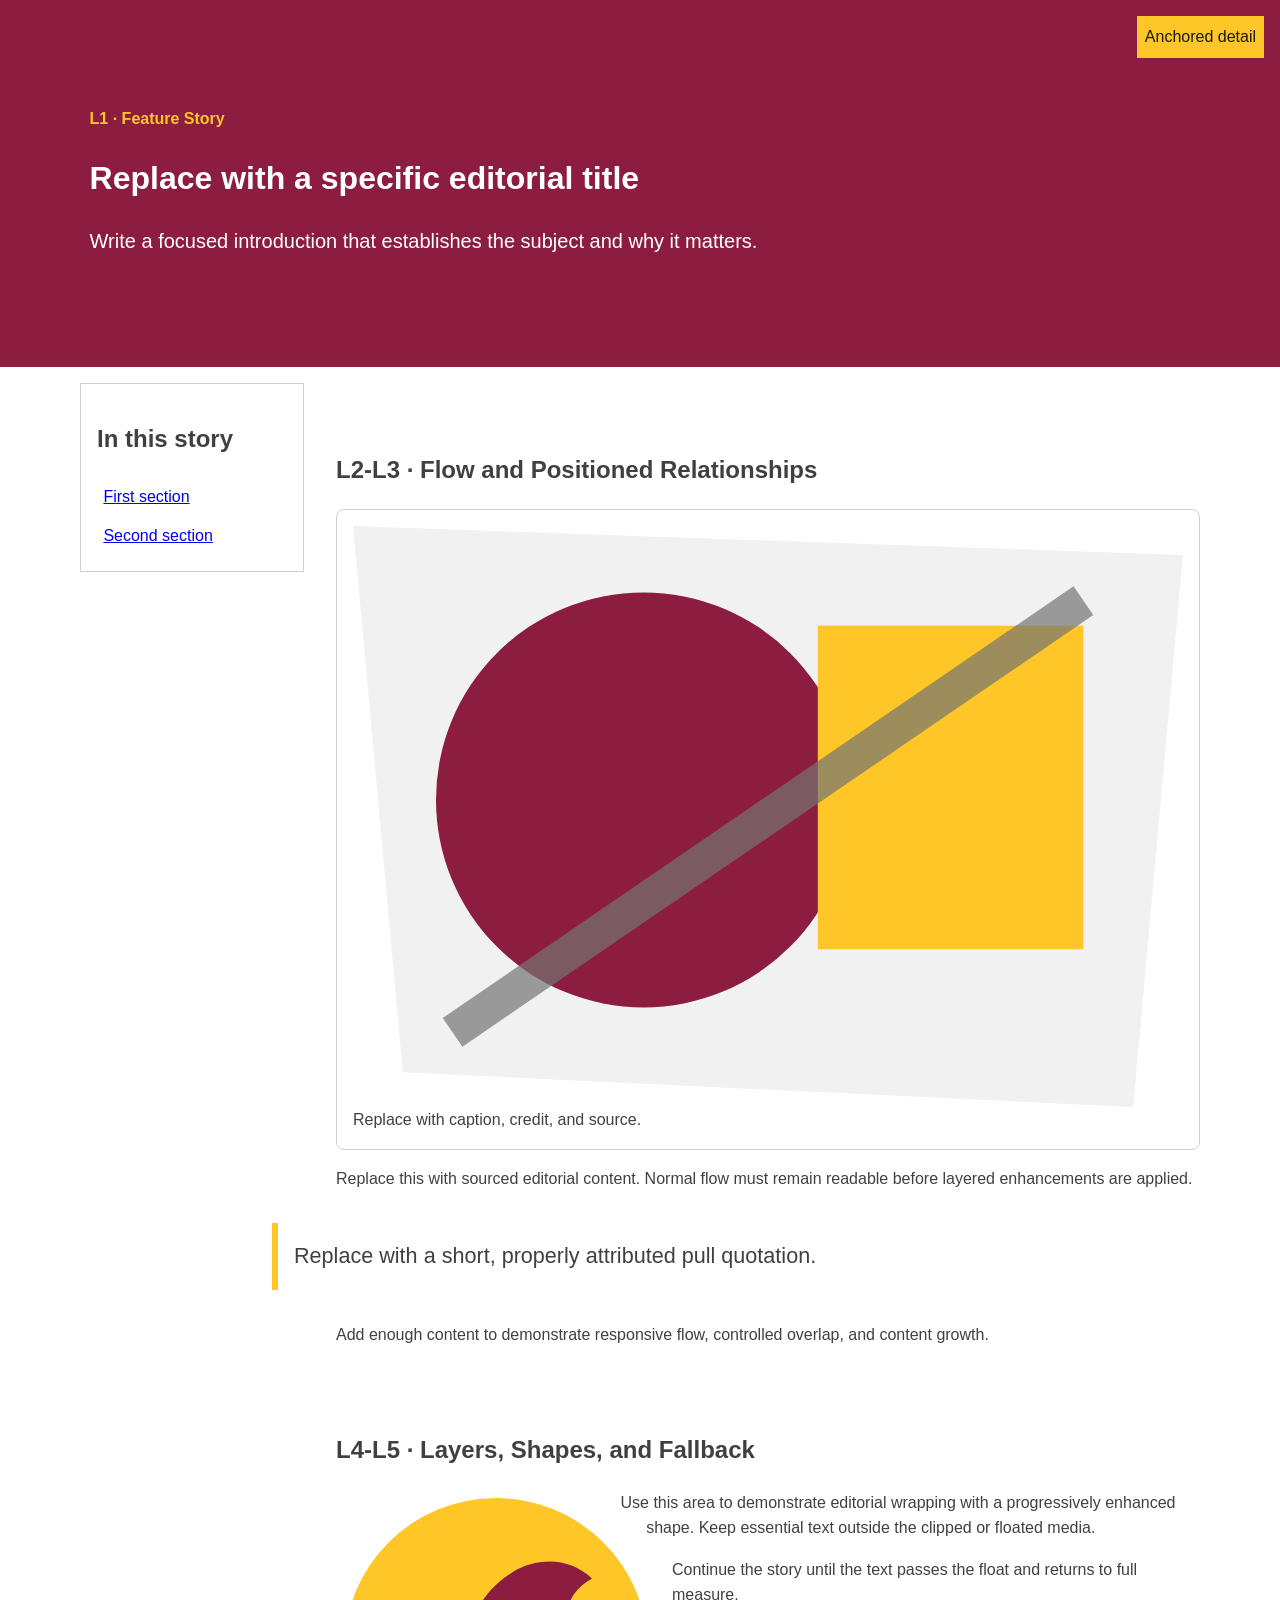
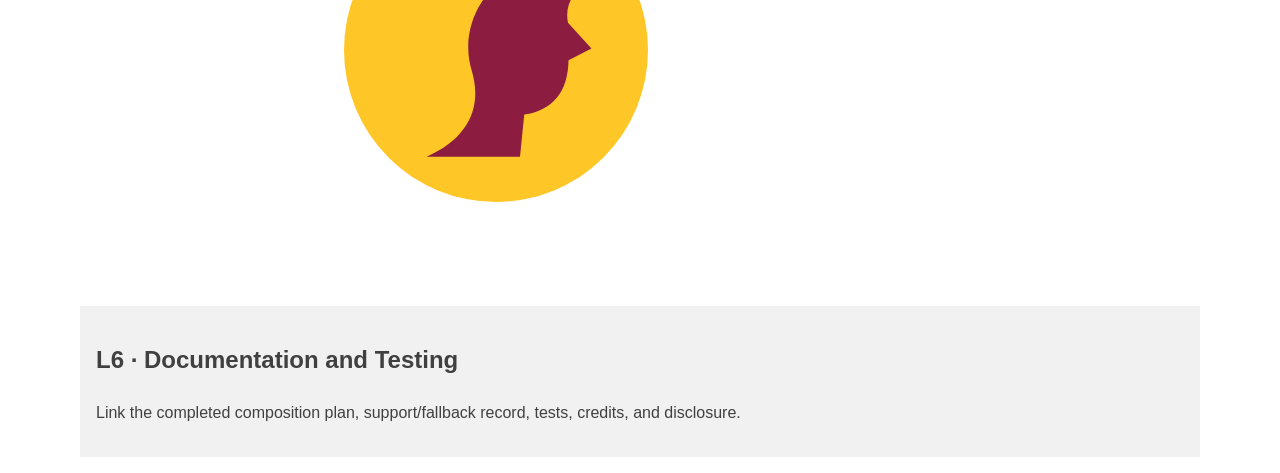
==== index.html @ 300b3028 "Initial commit" ====
<!doctype html>
<html lang="en">
    <head>
        <meta charset="utf-8">
        <meta name="viewport" content="width=device-width,initial-scale=1">
        <title>Layered Feature Story</title>
        <link rel="stylesheet" href="styles.css">
    </head>
    <body>
        <header class="feature-header">
            <p class="eyebrow">L1 · Feature Story</p>
            <h1>Replace with a specific editorial title</h1>
            <p class="lede">Write a focused introduction that establishes the subject and why it matters.</p>
            <span class="issue-badge">Anchored detail</span>
        </header>
        <main>
            <aside class="story-guide">
                <h2>In this story</h2>
                <a href="#section-one">First section</a>
                <a href="#section-two">Second section</a>
            </aside>
            <article>
                <section id="section-one">
                    <h2>L2-L3 · Flow and Positioned Relationships</h2>
                    <figure class="feature-figure">
                        <img src="feature.svg" alt="Replace with a contextual alternative" width="1000" height="700">
                        <figcaption>Replace with caption, credit, and source.</figcaption>
                    </figure>
                    <p>Replace this with sourced editorial content. Normal flow must remain readable before layered enhancements are applied.</p>
                    <blockquote class="pull-quote">Replace with a short, properly attributed pull quotation.</blockquote>
                    <p>Add enough content to demonstrate responsive flow, controlled overlap, and content growth.</p>
                </section>
                <section id="section-two">
                    <h2>L4-L5 · Layers, Shapes, and Fallback</h2>
                    <img class="shape-portrait" src="portrait.svg" alt="Replace with a contextual alternative" width="600" height="600">
                    <p>Use this area to demonstrate editorial wrapping with a progressively enhanced shape. Keep essential text outside the clipped or floated media.</p>
                    <p>Continue the story until the text passes the float and returns to full measure.</p>
                </section>
            </article>
            <section class="documentation">
                <h2>L6 · Documentation and Testing</h2>
                <p>Link the completed composition plan, support/fallback record, tests, credits, and disclosure.</p>
            </section>
        </main>
    </body>
    </html>
---- styles.css ----
:root{
    --color-text:#404040;
    --color-surface:#fff;
    --color-action:#8c1d40;
    --color-accent:#ffc627;
    --color-border:#d0d0d0;
    --color-muted:#5c6670;
    --space-3:1rem;
    --radius:.5rem;
    --measure:68ch;
    --layer-base:0;
    --layer-raised:10;
    --layer-sticky:20;
    --layer-overlay:30;
}
*,*::before,*::after{
    box-sizing:border-box;
}
html{
    scroll-behavior:smooth;
}
body{
    margin:0;
    color:var(--color-text);
    background:var(--color-surface);
    font-family:Arial,sans-serif;
    line-height:1.6;
}
.feature-header{
    position:relative;
    padding:clamp(2rem,7vw,6rem);
    background:var(--color-action);
    color:#fff;
}
.eyebrow{
    color:var(--color-accent);
    font-weight:700;
}
.lede{
    max-width:var(--measure);
    font-size:1.25rem;
}
.issue-badge{
    position:absolute;
    inset-block-start:1rem;
    inset-inline-end:1rem;
    padding:.5rem;
    background:var(--color-accent);
    color:#191919;
}
main{
    display:grid;
    gap:2rem;
    max-width:72rem;
    margin:auto;
    padding:var(--space-3);
}
article{
    min-width:0;
}
article section{
    display:flow-root;
    margin-block:3rem;
    scroll-margin-block-start:6rem;
}
.story-guide{
    align-self:start;
    padding:1rem;
    border:1px solid var(--color-border);
}
.story-guide a{
    display:block;
    padding:.4rem;
}
.feature-figure{
    position:relative;
    margin:0;
    padding:1rem;
    border:1px solid var(--color-border);
    border-radius:var(--radius);
}
img{
    display:block;
    max-width:100%;
    height:auto;
}
.pull-quote{
    margin:2rem 0;
    padding:1rem;
    border-inline-start:.4rem solid var(--color-accent);
    font-size:1.35rem;
}
.shape-portrait{
    width:min(45%,20rem);
    margin:0 1rem 1rem 0;
    border-radius:50%;
}
.documentation{
    grid-column:1/-1;
    padding:1rem;
    background:#f1f1f1;
}
@media (min-width:52rem){
    main{
        grid-template-columns:14rem 1fr;
    }
    .story-guide{
        position:sticky;
        inset-block-start:1rem;
        z-index:var(--layer-sticky);
    }
    .pull-quote{
        position:relative;
        z-index:var(--layer-raised);
        margin-inline-start:-4rem;
        background:var(--color-surface);;
    }
    @supports (shape-outside:circle(50%)){
        .shape-portrait{
            float:inline-start;
            shape-outside:circle(50%);
            shape-margin:1rem;}
        }
    }
    @supports (clip-path:polygon(0 0)){
        .feature-figure img{
            clip-path:polygon(0 0,100% 5%,94% 100%,6% 94%);}
        }
        :focus-visible{
            outline:.2rem solid var(--color-accent);
            outline-offset:.2rem;
        }
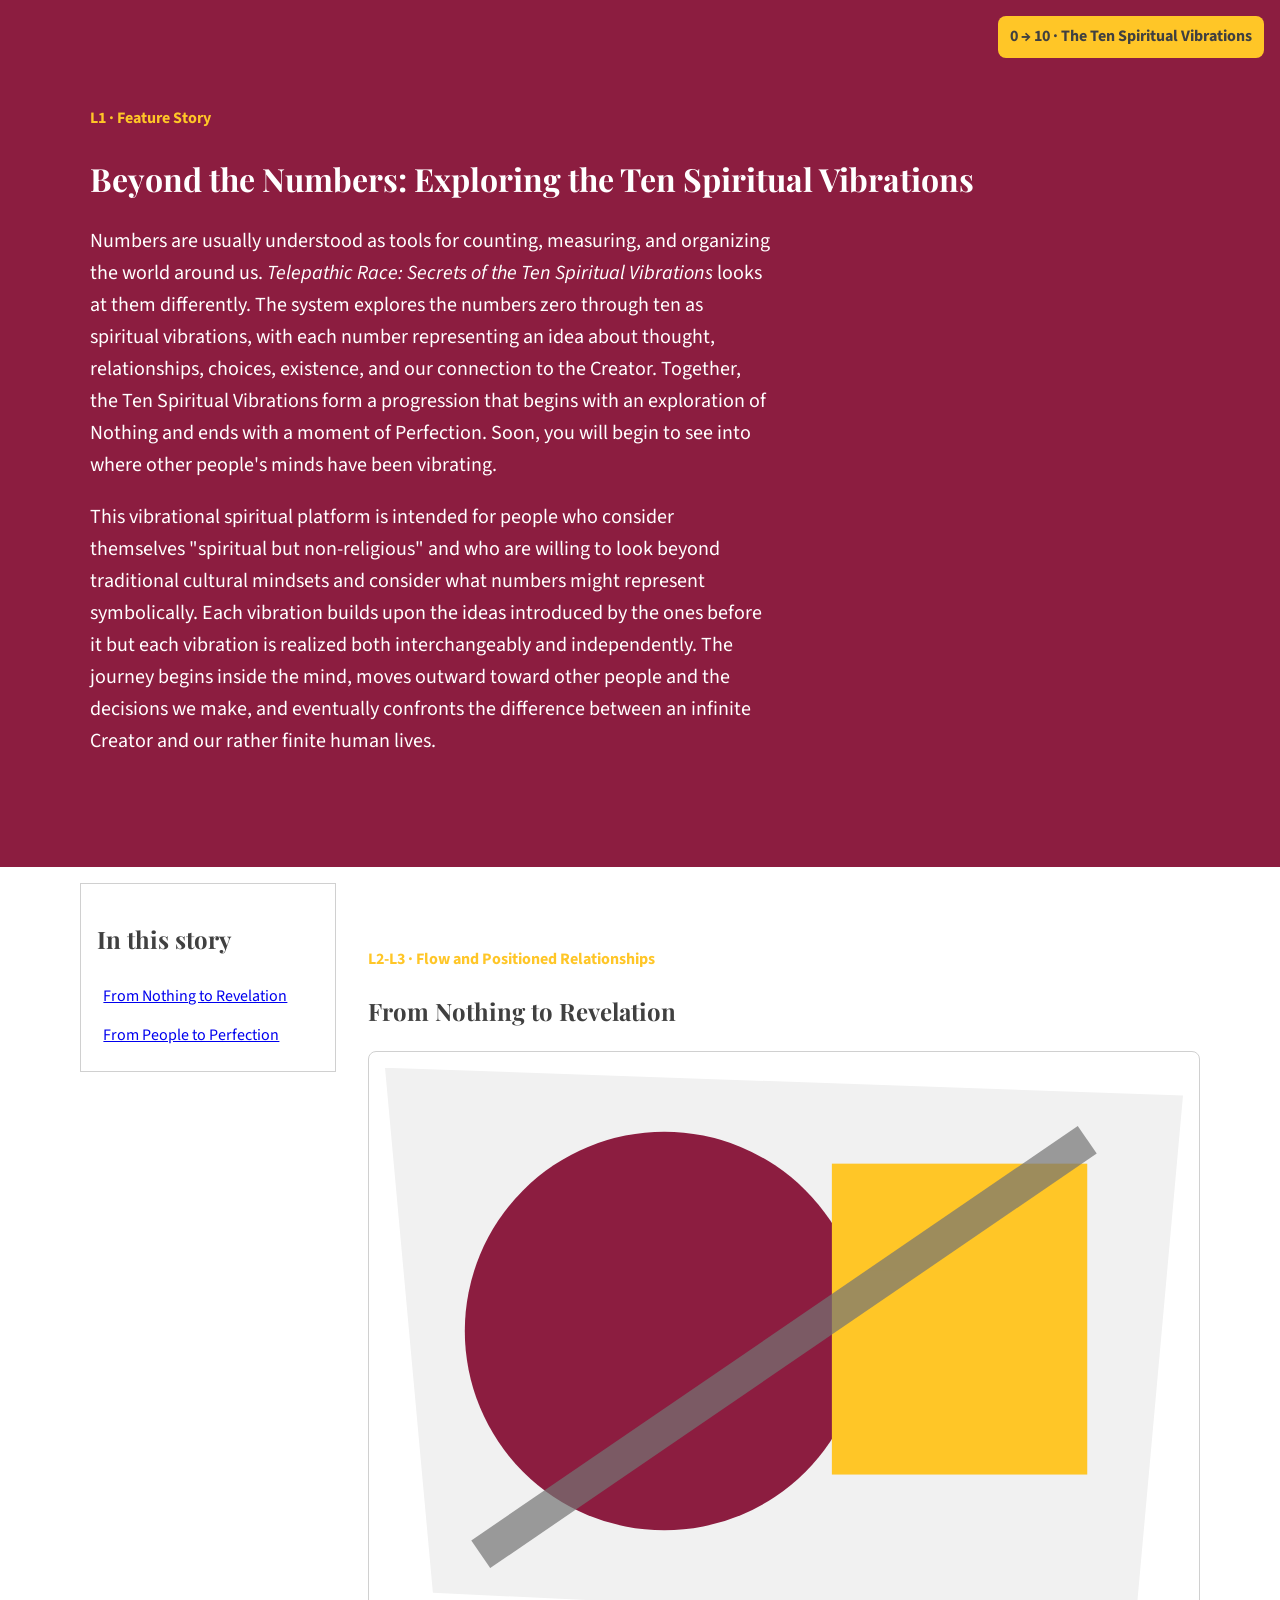
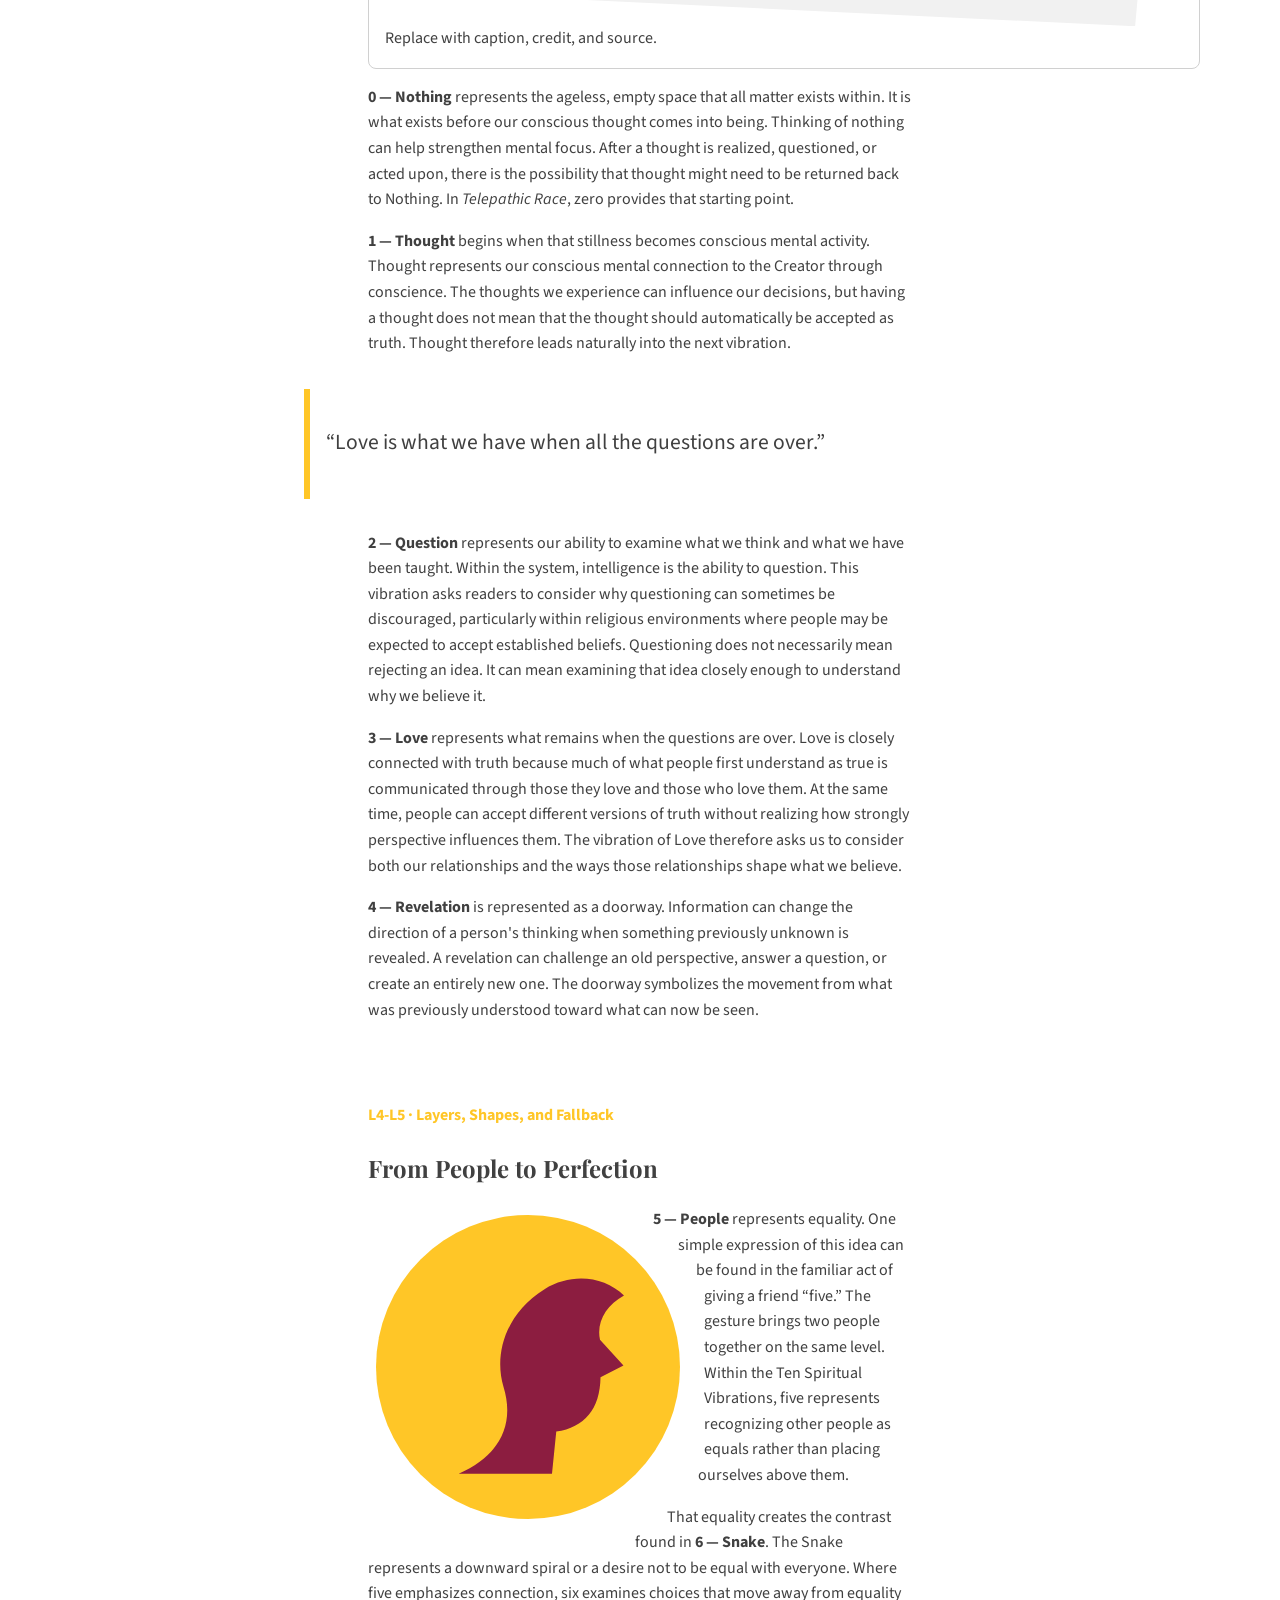
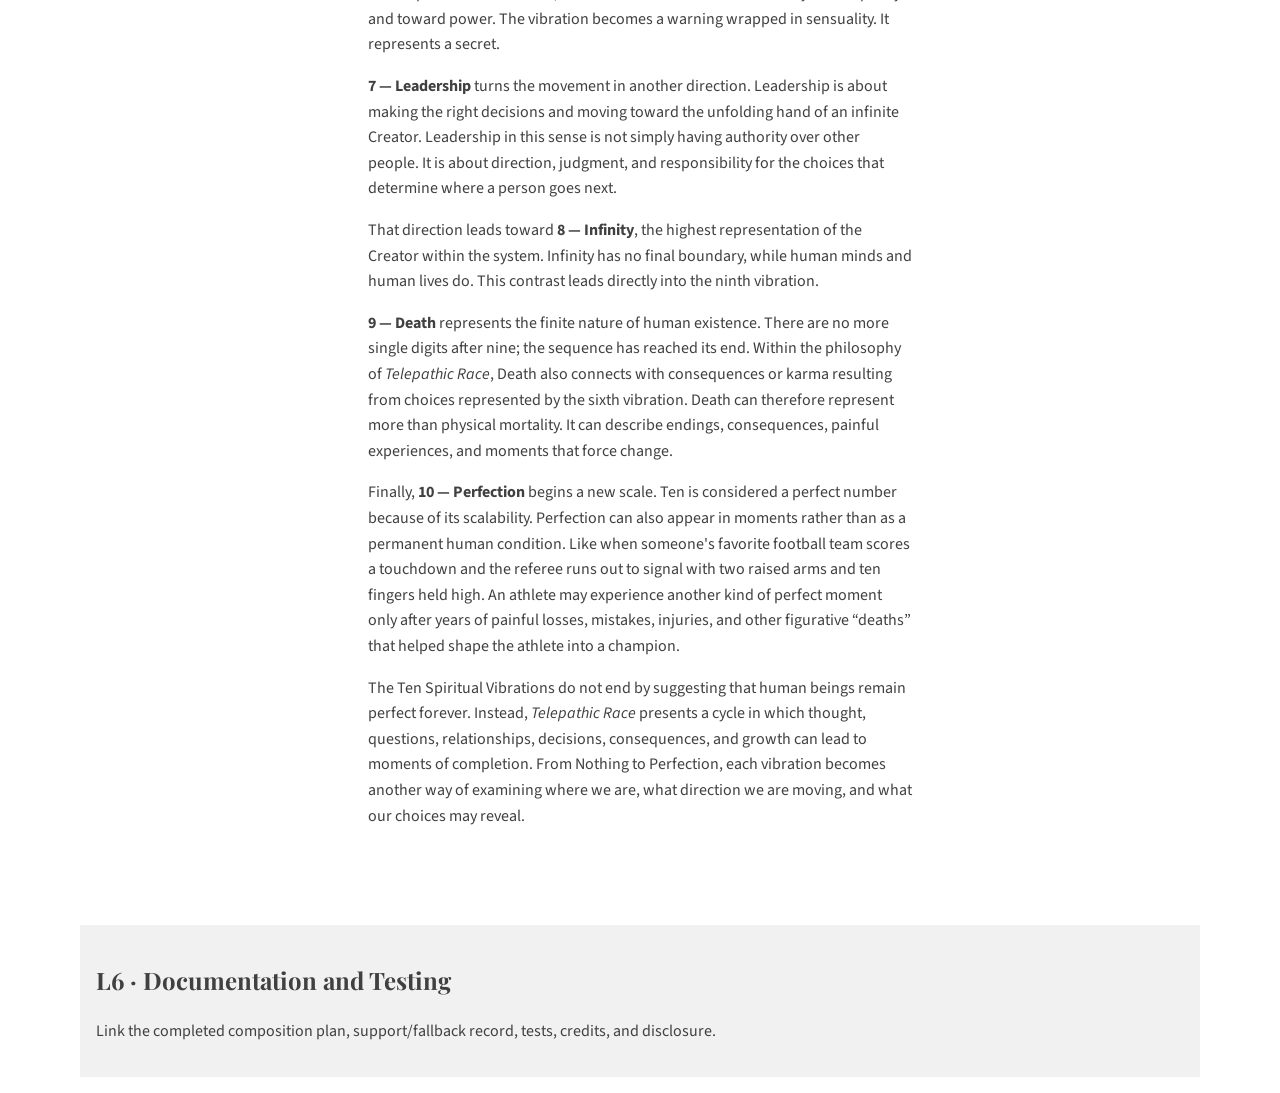
==== commit 228fe0be: "Complete L3 positioned relationships Complete L3 positioned relationships" ====
--- a/index.html
+++ b/index.html
@@ -4,37 +4,177 @@
         <meta charset="utf-8">
         <meta name="viewport" content="width=device-width,initial-scale=1">
         <title>Layered Feature Story</title>
+        <link rel="preconnect" href="https://fonts.googleapis.com">
+        <link rel="preconnect" href="https://fonts.gstatic.com" crossorigin>
+        <link
+            href="https://fonts.googleapis.com/css2?family=Playfair+Display:wght@600;700&family=Source+Sans+3:wght@400;600;700&display=swap"
+            rel="stylesheet"
+        >
         <link rel="stylesheet" href="styles.css">
     </head>
     <body>
         <header class="feature-header">
             <p class="eyebrow">L1 · Feature Story</p>
-            <h1>Replace with a specific editorial title</h1>
-            <p class="lede">Write a focused introduction that establishes the subject and why it matters.</p>
-            <span class="issue-badge">Anchored detail</span>
+
+           <h1>Beyond the Numbers: Exploring the Ten Spiritual Vibrations</h1>
+
+            <p class="lede">
+                Numbers are usually understood as tools for counting, measuring, and organizing
+                the world around us. <cite>Telepathic Race: Secrets of the Ten Spiritual
+                Vibrations</cite> looks at them differently. The system explores the numbers
+                zero through ten as spiritual vibrations, with each number representing an idea
+                about thought, relationships, choices, existence, and our connection to the
+                Creator. Together, the Ten Spiritual Vibrations form a progression that begins
+                with an exploration of Nothing and ends with a moment of Perfection. 
+                Soon, you will begin to see into where other people's minds have been vibrating.
+            </p>
+            <p class="lede">
+                This vibrational spiritual platform is intended for people who consider themselves
+                 "spiritual but non-religious" and who are willing to look beyond traditional cultural
+                mindsets and consider what numbers might represent symbolically. Each vibration builds 
+                upon the ideas introduced by the ones before it but each vibration is realized both interchangeably
+                and independently. The journey begins inside the mind, moves outward toward other people
+                and the decisions we make, and eventually confronts the difference
+                between an infinite Creator and our rather finite human lives.
+           </p>
+
+            <span class="issue-badge">0 → 10 · The Ten Spiritual Vibrations</span>
         </header>
         <main>
             <aside class="story-guide">
                 <h2>In this story</h2>
-                <a href="#section-one">First section</a>
-                <a href="#section-two">Second section</a>
+               <a href="#section-one">From Nothing to Revelation</a>
+               <a href="#section-two">From People to Perfection</a>
             </aside>
+
             <article>
                 <section id="section-one">
-                    <h2>L2-L3 · Flow and Positioned Relationships</h2>
+                    <p class="eyebrow">L2-L3 · Flow and Positioned Relationships</p>
+                    <h2>From Nothing to Revelation</h2>
+
                     <figure class="feature-figure">
                         <img src="feature.svg" alt="Replace with a contextual alternative" width="1000" height="700">
                         <figcaption>Replace with caption, credit, and source.</figcaption>
                     </figure>
-                    <p>Replace this with sourced editorial content. Normal flow must remain readable before layered enhancements are applied.</p>
-                    <blockquote class="pull-quote">Replace with a short, properly attributed pull quotation.</blockquote>
-                    <p>Add enough content to demonstrate responsive flow, controlled overlap, and content growth.</p>
+
+                    <p>
+                        <strong>0 — Nothing</strong> represents the ageless, empty space that all matter exists within.
+                        It is what exists before our conscious thought comes into being. Thinking of nothing can help
+                        strengthen mental focus. After a thought is realized, questioned, or acted upon, there is the possibility that
+                        thought might need to be returned back to Nothing. In <cite>Telepathic Race</cite>, zero
+                        provides that starting point.
+                    </p>
+
+                    <p>
+                        <strong>1 — Thought</strong> begins when that stillness becomes
+                        conscious mental activity. Thought represents our conscious mental
+                        connection to the Creator through conscience. The thoughts we
+                        experience can influence our decisions, but having a thought does
+                        not mean that the thought should automatically be accepted as truth.
+                        Thought therefore leads naturally into the next vibration.
+                    </p>
+
+                        <blockquote class="pull-quote">
+                           <p>“Love is what we have when all the questions are over.”</p>
+                        </blockquote>
+
+                    <p>
+                        <strong>2 — Question</strong> represents our ability to examine what
+                        we think and what we have been taught. Within the system, intelligence
+                        is the ability to question. This vibration asks readers to consider
+                        why questioning can sometimes be discouraged, particularly within
+                        religious environments where people may be expected to accept
+                        established beliefs. Questioning does not necessarily mean rejecting
+                        an idea. It can mean examining that idea closely enough to understand
+                        why we believe it.
+                    </p>
+
+                    <p>
+                        <strong>3 — Love</strong> represents what remains when the questions
+                        are over. Love is closely connected with truth because much of what
+                        people first understand as true is communicated through those they
+                        love and those who love them. At the same time, people can accept
+                        different versions of truth without realizing how strongly perspective
+                        influences them. The vibration of Love therefore asks us to consider
+                        both our relationships and the ways those relationships shape what
+                        we believe.
+                    </p>
+
+                    <p>
+                        <strong>4 — Revelation</strong> is represented as a doorway.
+                        Information can change the direction of a person's thinking when
+                        something previously unknown is revealed. A revelation can challenge
+                        an old perspective, answer a question, or create an entirely new one.
+                        The doorway symbolizes the movement from what was previously
+                        understood toward what can now be seen.
+                    </p>
+
                 </section>
                 <section id="section-two">
-                    <h2>L4-L5 · Layers, Shapes, and Fallback</h2>
+                    <p class="eyebrow">L4-L5 · Layers, Shapes, and Fallback</p>
+                        <h2>From People to Perfection</h2>
                     <img class="shape-portrait" src="portrait.svg" alt="Replace with a contextual alternative" width="600" height="600">
-                    <p>Use this area to demonstrate editorial wrapping with a progressively enhanced shape. Keep essential text outside the clipped or floated media.</p>
-                    <p>Continue the story until the text passes the float and returns to full measure.</p>
+
+                    <p>
+                        <strong>5 — People</strong> represents equality. One simple expression
+                        of this idea can be found in the familiar act of giving a friend “five.”
+                        The gesture brings two people together on the same level. Within the Ten
+                        Spiritual Vibrations, five represents recognizing other people as equals
+                        rather than placing ourselves above them.
+                    </p>
+
+                    <p>
+                        That equality creates the contrast found in <strong>6 — Snake</strong>.
+                        The Snake represents a downward spiral or a desire not to be equal with
+                        everyone. Where five emphasizes connection, six examines choices that
+                        move away from equality and toward power. The vibration becomes a warning
+                        wrapped in sensuality. It represents a secret. 
+                    </p>
+
+                    <p>
+                        <strong>7 — Leadership</strong> turns the movement in another direction.
+                        Leadership is about making the right decisions and moving toward the
+                        unfolding hand of an infinite Creator. Leadership in this sense is not
+                        simply having authority over other people. It is about direction,
+                        judgment, and responsibility for the choices that determine where a
+                        person goes next.
+                    </p>
+
+                    <p>
+                        That direction leads toward <strong>8 — Infinity</strong>, the highest
+                        representation of the Creator within the system. Infinity has no final
+                        boundary, while human minds and human lives do. This contrast leads
+                        directly into the ninth vibration.
+                    </p>
+
+                    <p>
+                        <strong>9 — Death</strong> represents the finite nature of human
+                        existence. There are no more single digits after nine; the sequence has
+                        reached its end. Within the philosophy of <cite>Telepathic Race</cite>,
+                        Death also connects with consequences or karma resulting from choices
+                        represented by the sixth vibration. Death can therefore represent more
+                        than physical mortality. It can describe endings, consequences, painful
+                        experiences, and moments that force change.
+                    </p>
+
+                    <p>
+                        Finally, <strong>10 — Perfection</strong> begins a new scale. Ten is
+                        considered a perfect number because of its scalability. Perfection can
+                        also appear in moments rather than as a permanent human condition.  Like when
+                        someone's favorite football team scores a touchdown and the referee runs out to
+                        signal with two raised arms and ten fingers held high. An athlete may experience another kind
+                        of perfect moment only after years of painful losses, mistakes, injuries,
+                        and other figurative “deaths” that helped shape the athlete into a champion.
+                    </p>
+
+                    <p>
+                        The Ten Spiritual Vibrations do not end by suggesting that human beings
+                        remain perfect forever. Instead, <cite>Telepathic Race</cite> presents a
+                        cycle in which thought, questions, relationships, decisions,
+                        consequences, and growth can lead to moments of completion. From Nothing
+                        to Perfection, each vibration becomes another way of examining where we are,
+                        what direction we are moving, and what our choices may reveal.
+                    </p>
                 </section>
             </article>
             <section class="documentation">
@@ -43,4 +183,6 @@
             </section>
         </main>
     </body>
-    </html>+    </html>
+
+    
--- a/styles.css
+++ b/styles.css
@@ -12,6 +12,10 @@
     --layer-raised:10;
     --layer-sticky:20;
     --layer-overlay:30;
+
+    --font-body: "Source Sans 3", Arial, sans-serif;
+    --font-display: "Playfair Display", Georgia, serif;
+    --measure: 68ch;
 }
 *,*::before,*::after{
     box-sizing:border-box;
@@ -19,12 +23,19 @@
 html{
     scroll-behavior:smooth;
 }
-body{
-    margin:0;
-    color:var(--color-text);
-    background:var(--color-surface);
-    font-family:Arial,sans-serif;
-    line-height:1.6;
+body {
+    margin: 0;
+    color: var(--color-text);
+    background: var(--color-surface);
+    font-family: var(--font-body);
+    line-height: 1.6;
+}
+
+h1,
+h2,
+h3,
+legend {
+    font-family: var(--font-display);
 }
 .feature-header{
     position:relative;
@@ -40,14 +51,17 @@
     max-width:var(--measure);
     font-size:1.25rem;
 }
-.issue-badge{
-    position:absolute;
-    inset-block-start:1rem;
-    inset-inline-end:1rem;
-    padding:.5rem;
-    background:var(--color-accent);
-    color:#191919;
+
+.issue-badge {
+    display: inline-block;
+    margin-block-start: 1rem;
+    padding: 0.5rem 0.75rem;
+    background: var(--color-accent);
+    color: var(--color-text);
+    border-radius: var(--radius);
+    font-weight: 700;
 }
+
 main{
     display:grid;
     gap:2rem;
@@ -55,8 +69,12 @@
     margin:auto;
     padding:var(--space-3);
 }
-article{
-    min-width:0;
+article {
+    min-width: 0;
+}
+
+article p {
+    max-width: var(--measure);
 }
 article section{
     display:flow-root;
@@ -100,15 +118,24 @@
     padding:1rem;
     background:#f1f1f1;
 }
-@media (min-width:52rem){
+@media (min-width:52rem) {
     main{
-        grid-template-columns:14rem 1fr;
+        grid-template-columns: minmax(12rem, 16rem) minmax(0, 1fr);
+        align-items: start;
     }
     .story-guide{
         position:sticky;
         inset-block-start:1rem;
         z-index:var(--layer-sticky);
     }
+
+    .issue-badge {
+        position: absolute;
+        inset-block-start: 1rem;
+        inset-inline-end: 1rem;
+        margin-block-start: 0;
+    }
+    
     .pull-quote{
         position:relative;
         z-index:var(--layer-raised);
@@ -130,3 +157,4 @@
             outline:.2rem solid var(--color-accent);
             outline-offset:.2rem;
         }
+
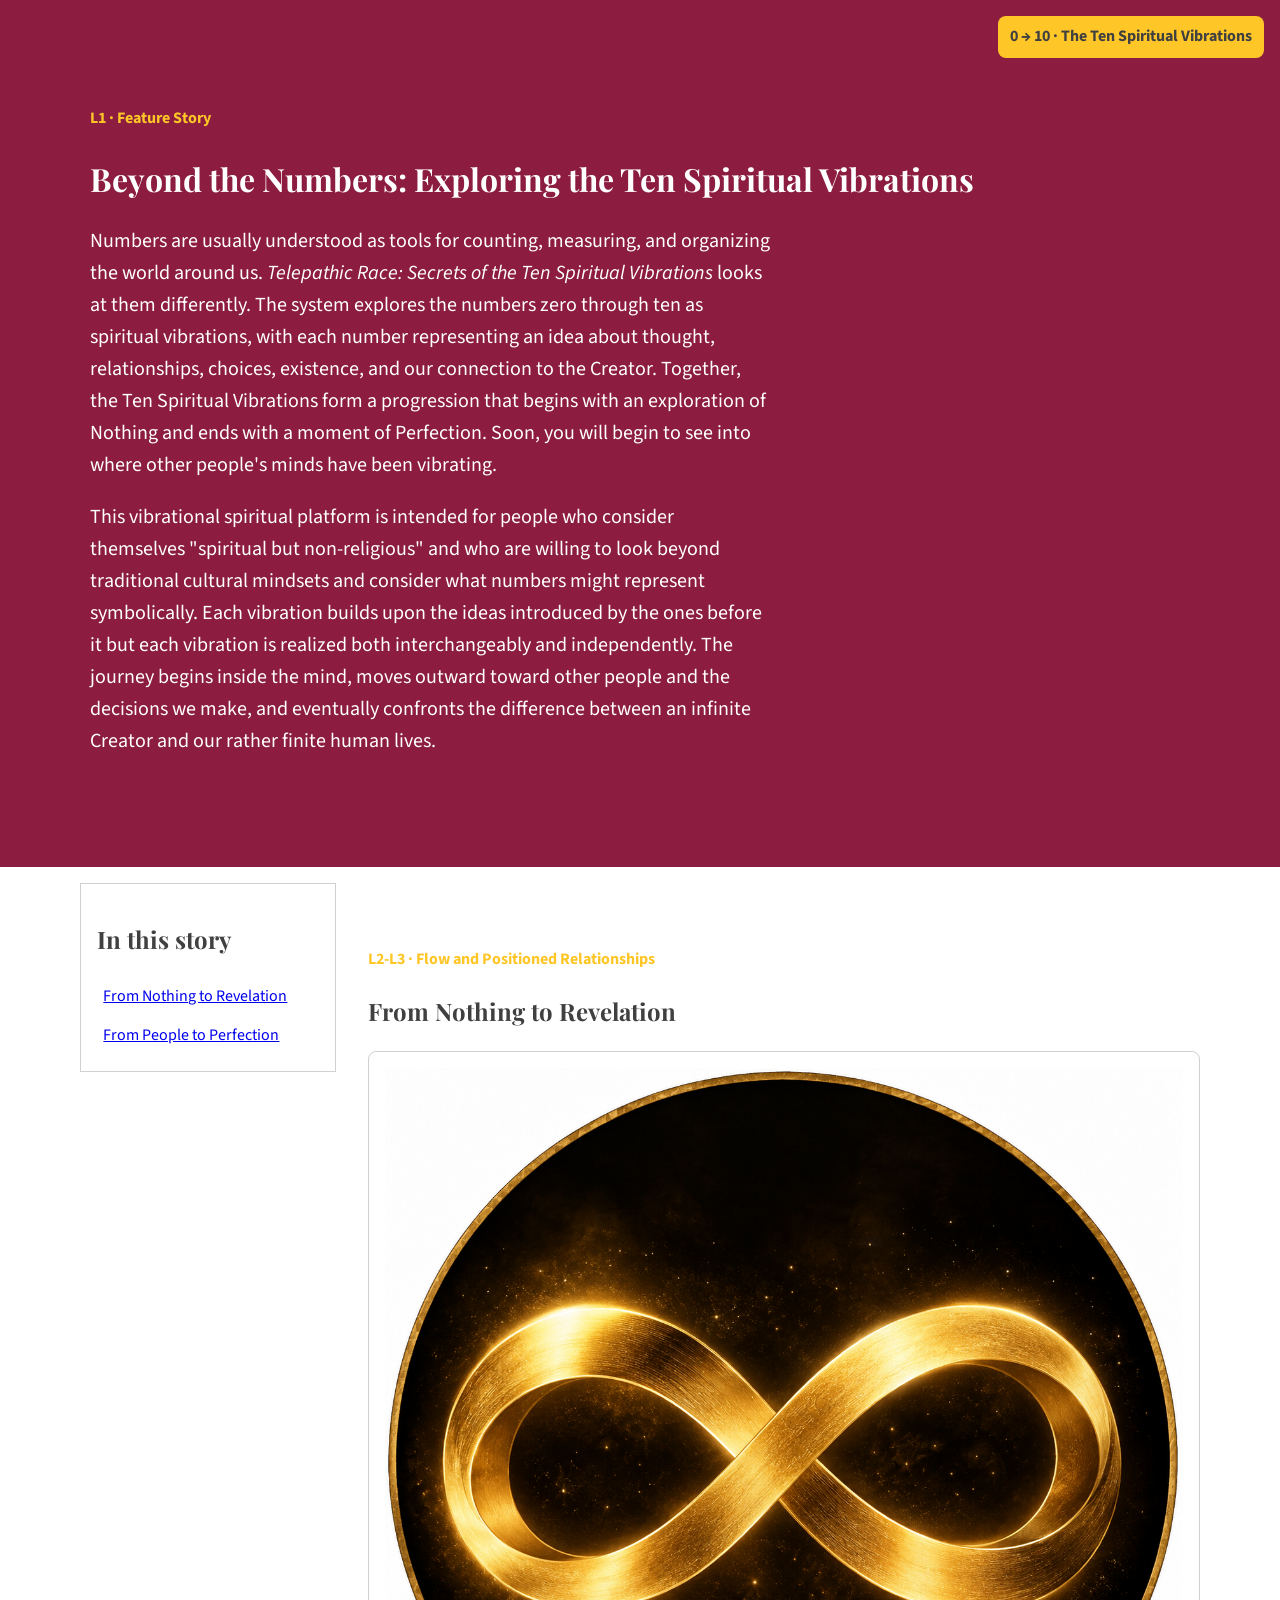
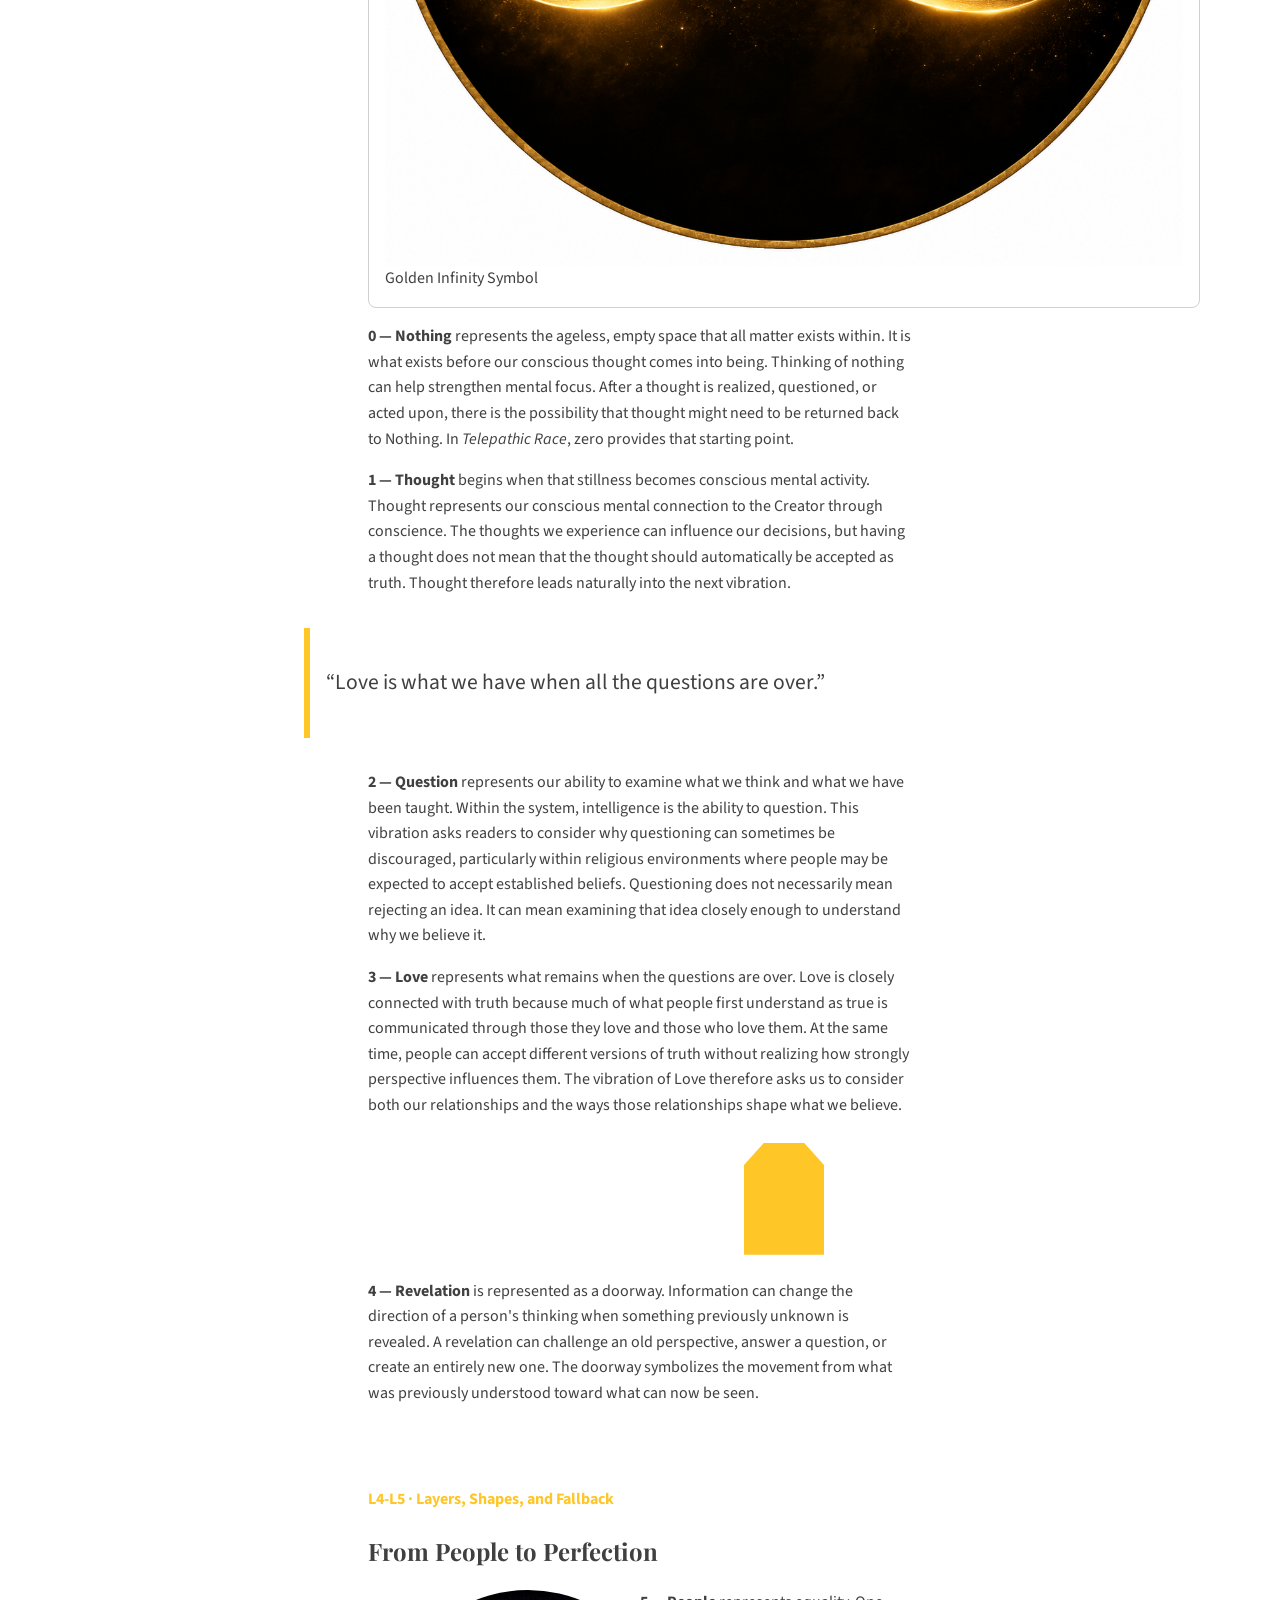
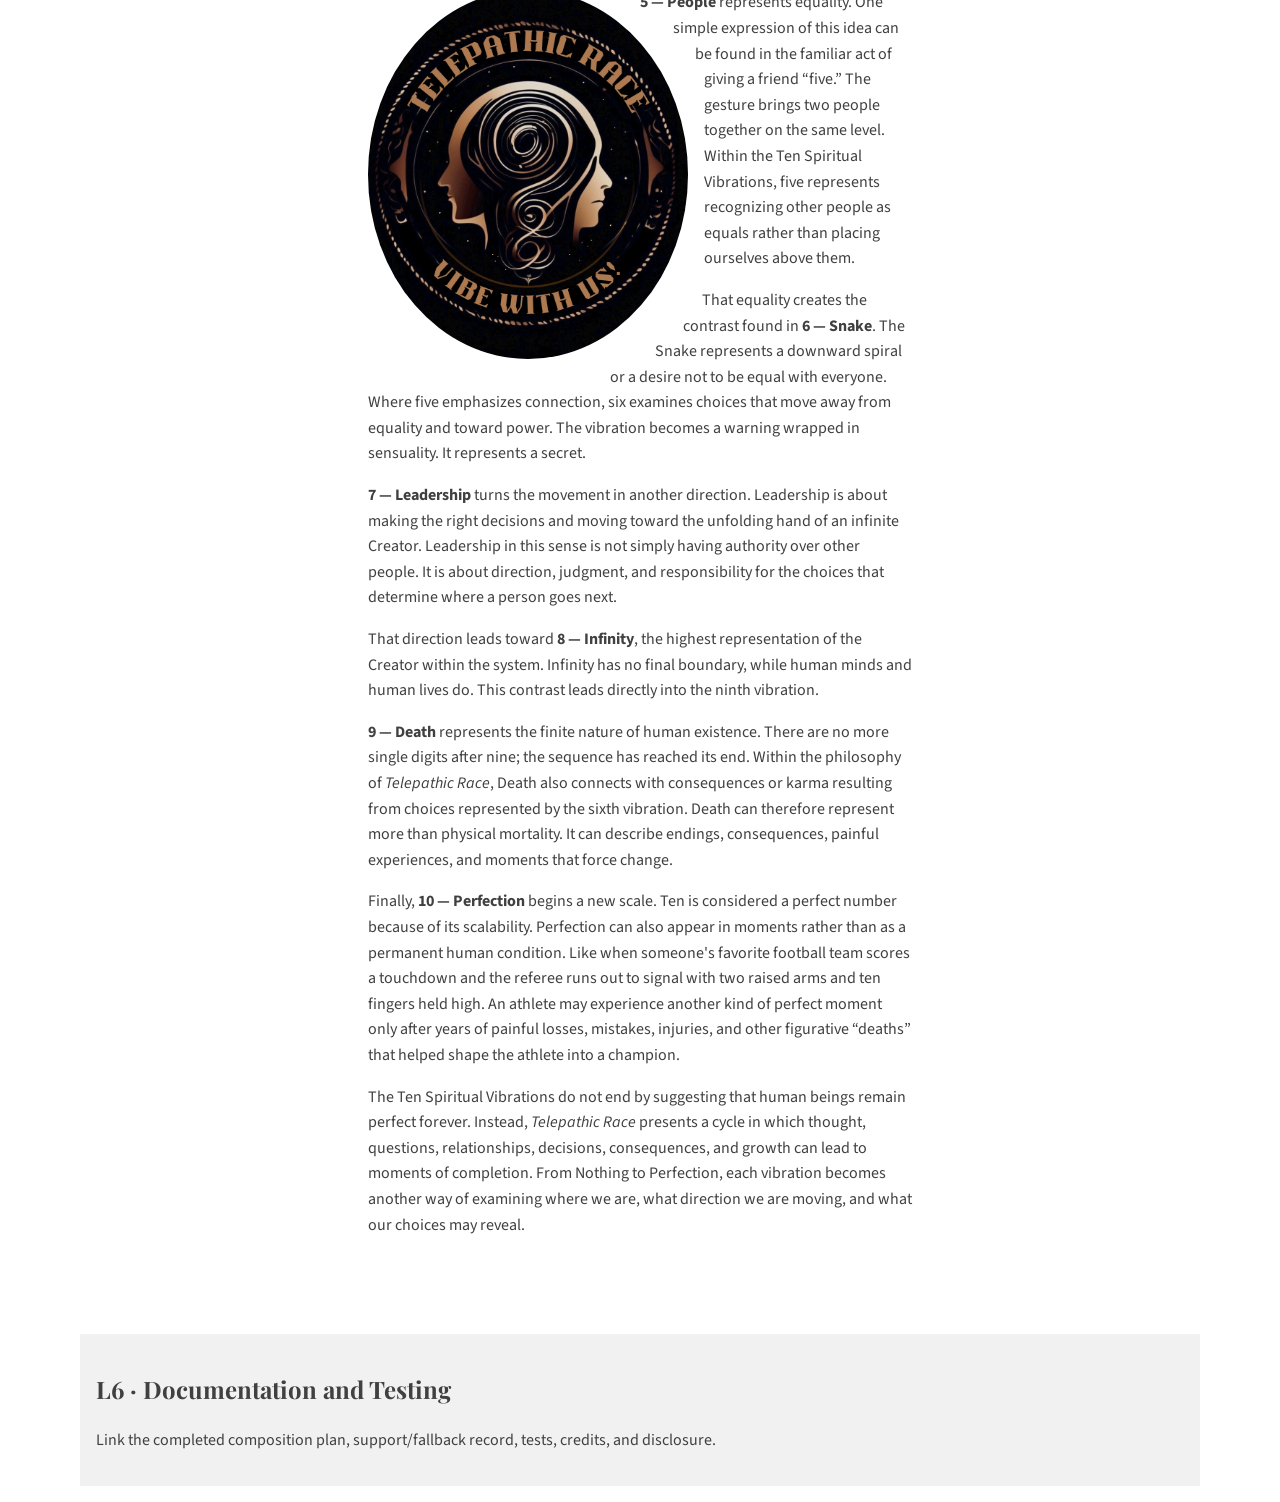
==== commit 724df633: "Complete L5 shapes and fallbacks Complete L5 shapes and fallbacks" ====
--- a/index.html
+++ b/index.html
@@ -53,8 +53,8 @@
                     <h2>From Nothing to Revelation</h2>
 
                     <figure class="feature-figure">
-                        <img src="feature.svg" alt="Replace with a contextual alternative" width="1000" height="700">
-                        <figcaption>Replace with caption, credit, and source.</figcaption>
+                        <img src="infinity-vibration.png" alt="Golden Infinity Symbol" width="800" height="500">
+                        <figcaption>Golden Infinity Symbol</figcaption>
                     </figure>
 
                     <p>
@@ -99,6 +99,8 @@
                         both our relationships and the ways those relationships shape what
                         we believe.
                     </p>
+                    
+                    <div class="revelation-door" aria-hidden="true"></div>
 
                     <p>
                         <strong>4 — Revelation</strong> is represented as a doorway.
@@ -113,8 +115,13 @@
                 <section id="section-two">
                     <p class="eyebrow">L4-L5 · Layers, Shapes, and Fallback</p>
                         <h2>From People to Perfection</h2>
-                    <img class="shape-portrait" src="portrait.svg" alt="Replace with a contextual alternative" width="600" height="600">
-
+                    <img
+                        class="shape-portrait"
+                        src="Vibe-With-Us!.png"
+                        alt="Gold infinity symbol glowing against a dark circular background"
+                        width="600"
+                        height="600"
+                    >
                     <p>
                         <strong>5 — People</strong> represents equality. One simple expression
                         of this idea can be found in the familiar act of giving a friend “five.”
--- a/styles.css
+++ b/styles.css
@@ -118,15 +118,37 @@
     padding:1rem;
     background:#f1f1f1;
 }
-@media (min-width:52rem) {
-    main{
+
+.revelation-door {
+    width: 5rem;
+    height: 7rem;
+    margin: 1.5rem auto;
+    background: var(--color-accent);
+}
+
+@supports (clip-path: polygon(0 0)) {
+    .revelation-door {
+        clip-path: polygon(
+            25% 0,
+            75% 0,
+            100% 20%,
+            100% 100%,
+            0 100%,
+            0 20%
+        );
+    }
+}
+
+@media (min-width: 52rem) {
+    main {
         grid-template-columns: minmax(12rem, 16rem) minmax(0, 1fr);
         align-items: start;
     }
-    .story-guide{
-        position:sticky;
-        inset-block-start:1rem;
-        z-index:var(--layer-sticky);
+
+    .story-guide {
+        position: sticky;
+        inset-block-start: 1rem;
+        z-index: var(--layer-sticky);
     }
 
     .issue-badge {
@@ -135,26 +157,27 @@
         inset-inline-end: 1rem;
         margin-block-start: 0;
     }
-    
-    .pull-quote{
-        position:relative;
-        z-index:var(--layer-raised);
-        margin-inline-start:-4rem;
-        background:var(--color-surface);;
+
+    .pull-quote {
+        position: relative;
+        z-index: var(--layer-raised);
+        margin-inline-start: -4rem;
+        background: var(--color-surface);
     }
-    @supports (shape-outside:circle(50%)){
-        .shape-portrait{
-            float:inline-start;
-            shape-outside:circle(50%);
-            shape-margin:1rem;}
+
+    @supports (shape-outside: circle(50%)) {
+        .shape-portrait {
+            float: inline-start;
+            shape-outside: circle(50%);
+            shape-margin: 1rem;
         }
     }
-    @supports (clip-path:polygon(0 0)){
-        .feature-figure img{
-            clip-path:polygon(0 0,100% 5%,94% 100%,6% 94%);}
-        }
-        :focus-visible{
-            outline:.2rem solid var(--color-accent);
-            outline-offset:.2rem;
-        }
+}
 
+:focus-visible {
+    outline: .2rem solid var(--color-accent);
+    outline-offset: .2rem;
+}
+
+
+
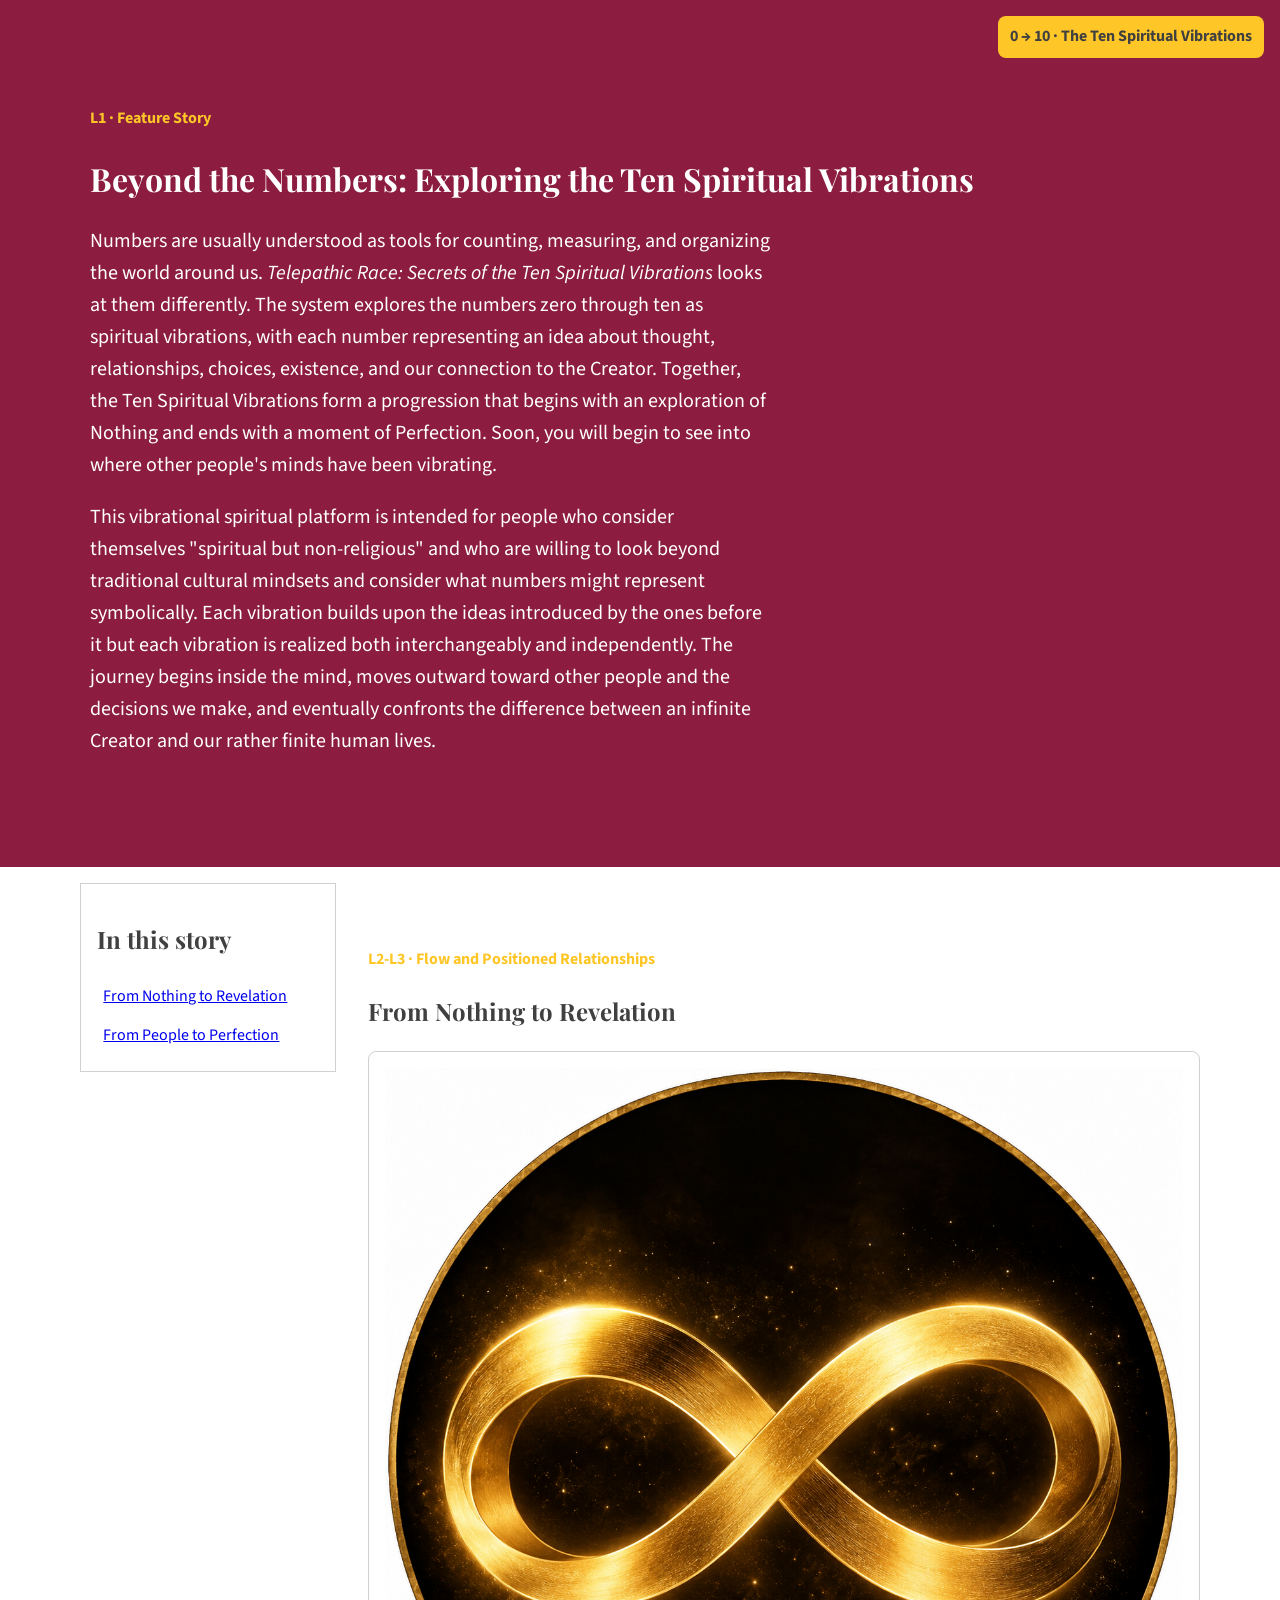
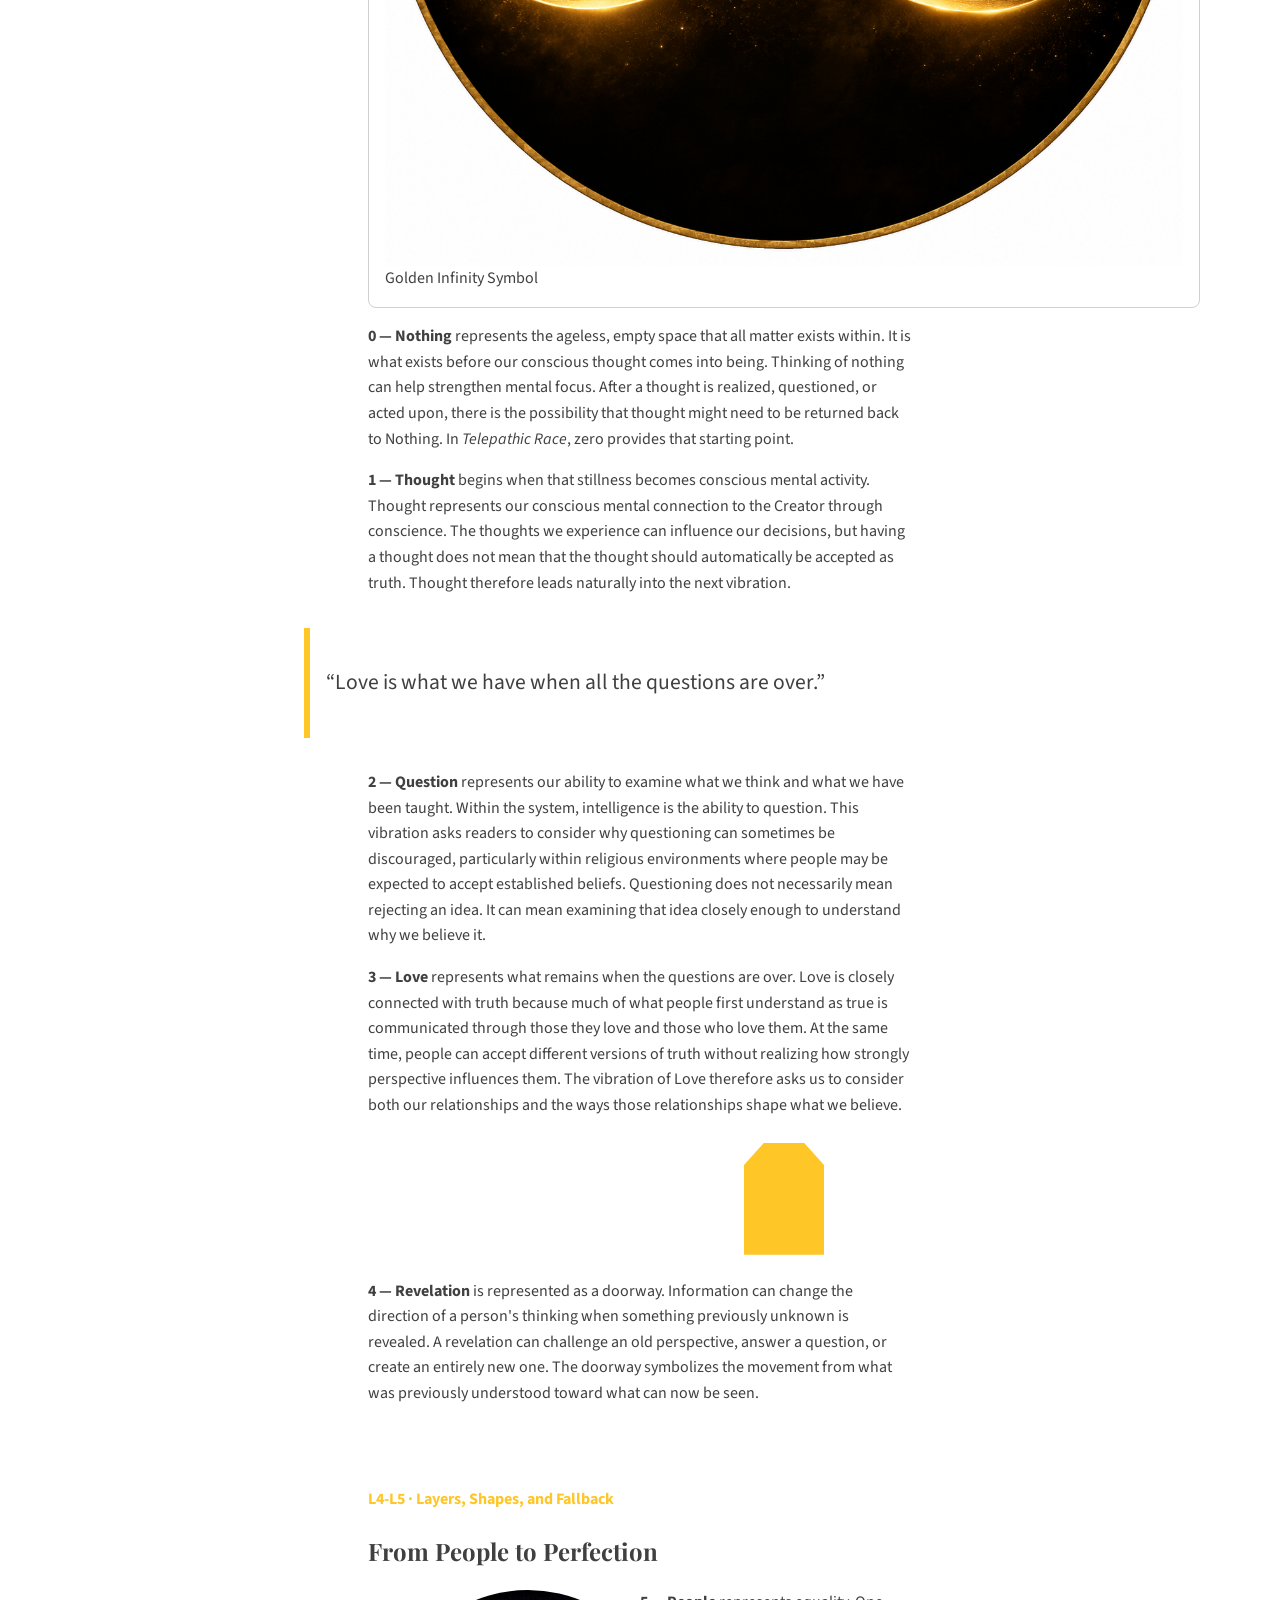
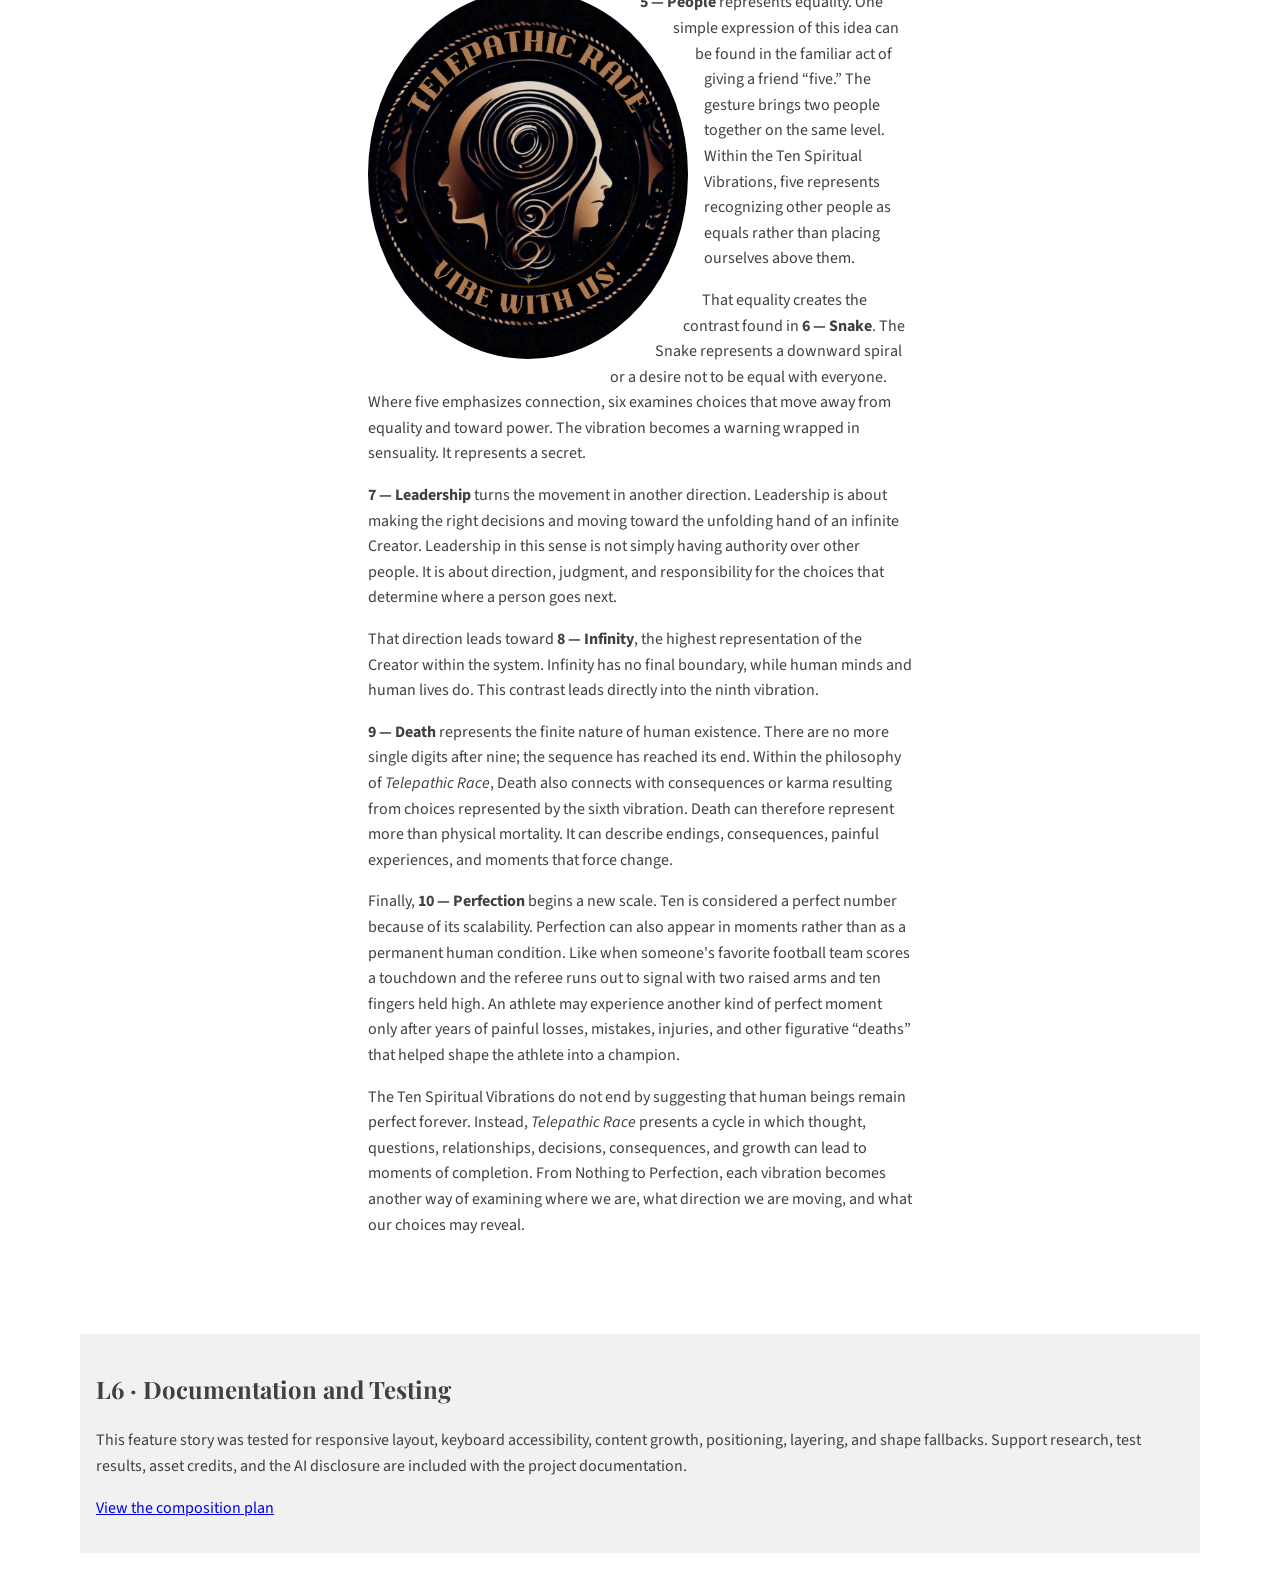
==== commit c04bffbf: "Complete L6 documentation and testing Complete L6 documentation and testing" ====
--- a/index.html
+++ b/index.html
@@ -186,7 +186,15 @@
             </article>
             <section class="documentation">
                 <h2>L6 · Documentation and Testing</h2>
-                <p>Link the completed composition plan, support/fallback record, tests, credits, and disclosure.</p>
+                <p>
+                    This feature story was tested for responsive layout, keyboard
+                    accessibility, content growth, positioning, layering, and shape
+                    fallbacks. Support research, test results, asset credits, and the
+                    AI disclosure are included with the project documentation.
+                </p>
+                <p>
+                    <a href="composition-plan.html">View the composition plan</a>
+                </p>
             </section>
         </main>
     </body>
